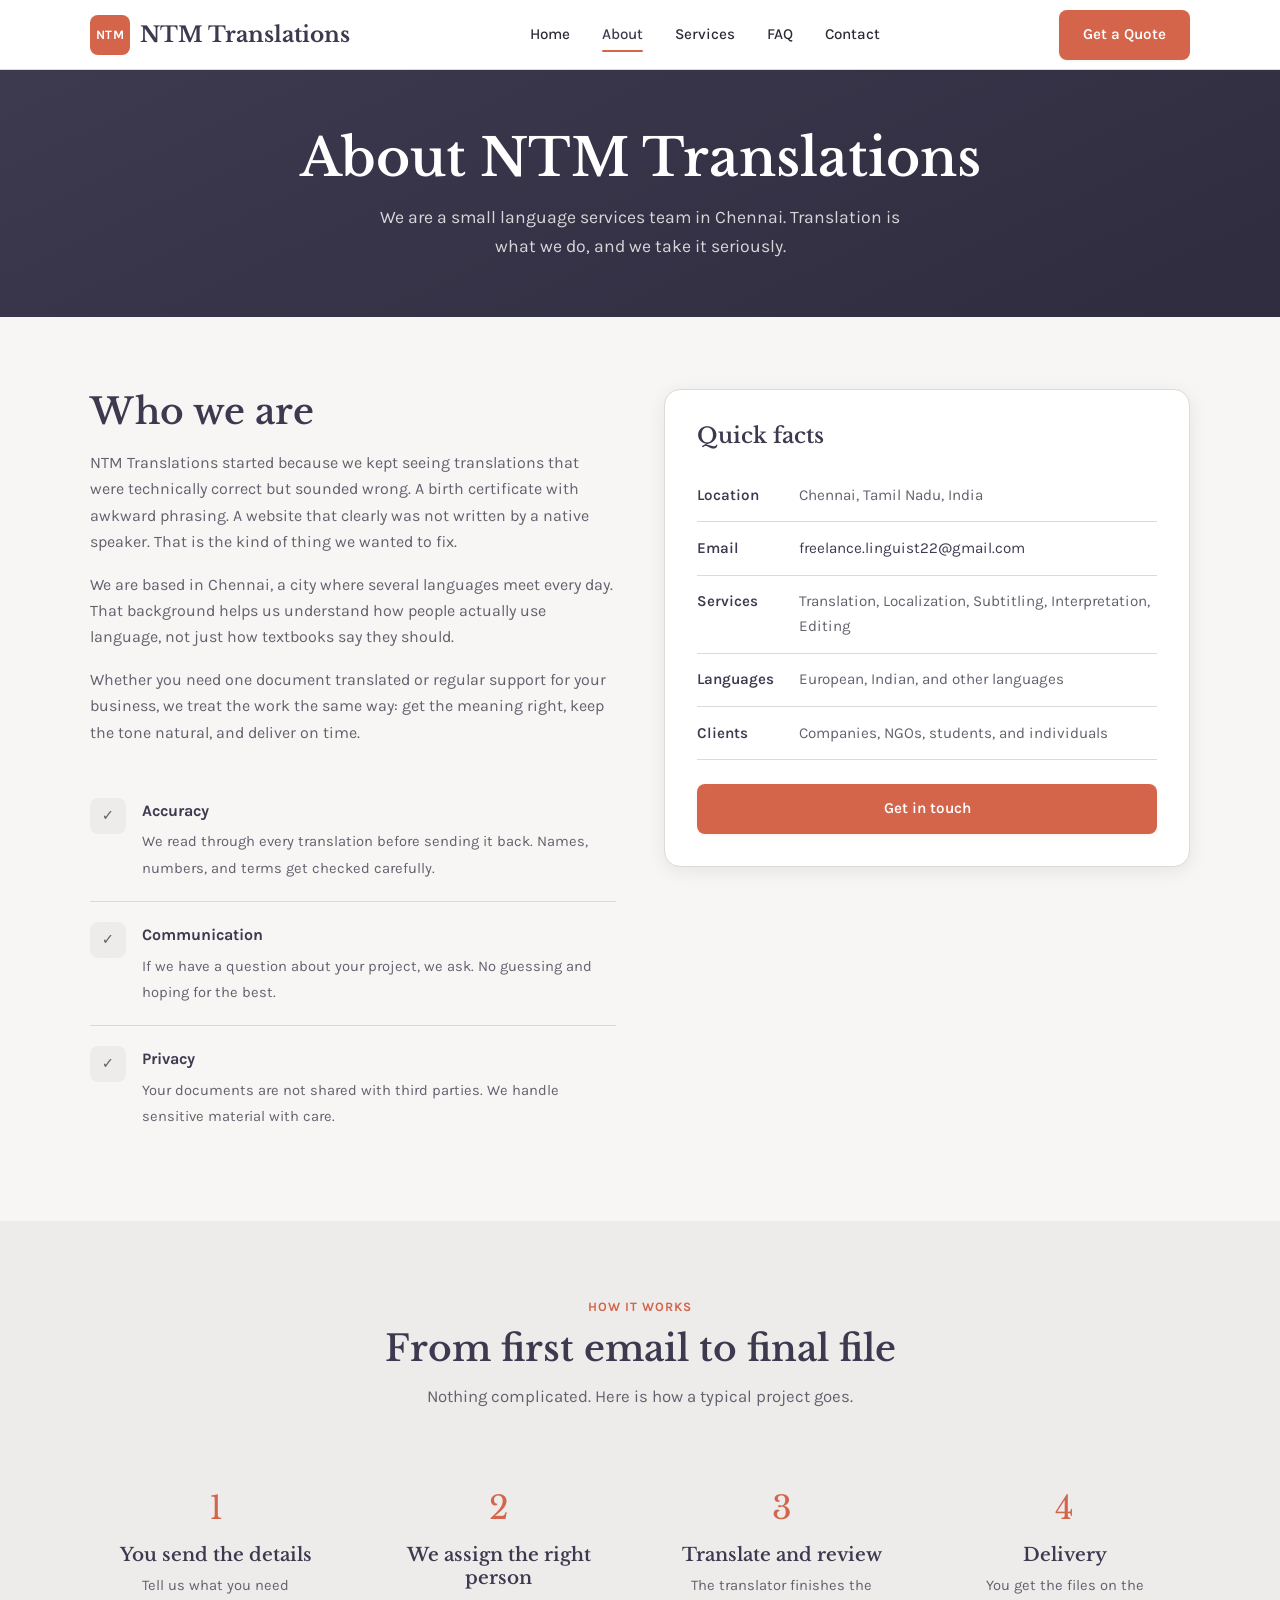
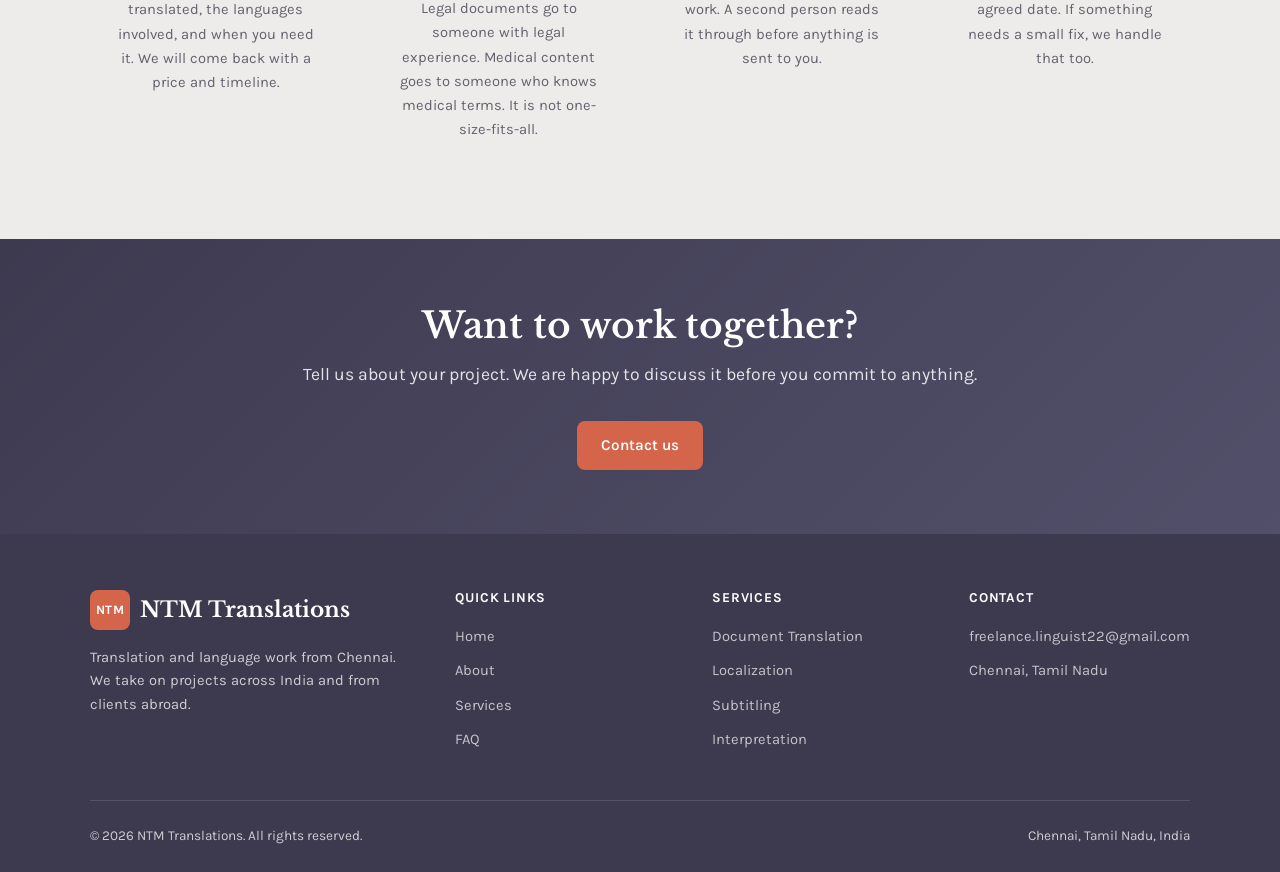
==== about.html @ 9d88496f "Initial NTM Translations website. Static site with home, about, services, contact, and FAQ pages for" ====
<!DOCTYPE html>
<html lang="en">
<head>
  <meta charset="UTF-8">
  <meta name="viewport" content="width=device-width, initial-scale=1.0">
  <meta name="description" content="About NTM Translations, a Chennai-based team offering translation, localization, and interpretation services.">
  <title>About Us | NTM Translations</title>
  <link rel="preconnect" href="https://fonts.googleapis.com">
  <link rel="preconnect" href="https://fonts.gstatic.com" crossorigin>
  <link href="https://fonts.googleapis.com/css2?family=Karla:wght@400;500;600;700&family=Libre+Baskerville:wght@600;700&display=swap" rel="stylesheet">
  <link rel="stylesheet" href="css/styles.css">
</head>
<body>

  <header class="site-header">
    <div class="container header-inner">
      <a href="index.html" class="logo">
        <span class="logo-mark">NTM</span>
        NTM Translations
      </a>
      <nav class="nav-desktop" aria-label="Main navigation">
        <a href="index.html">Home</a>
        <a href="about.html" class="active">About</a>
        <a href="services.html">Services</a>
        <a href="faq.html">FAQ</a>
        <a href="contact.html">Contact</a>
      </nav>
      <a href="contact.html" class="btn btn-primary nav-desktop">Get a Quote</a>
      <button class="nav-toggle" aria-label="Open menu" aria-expanded="false">☰</button>
    </div>
    <nav class="nav-mobile" aria-label="Mobile navigation">
      <a href="index.html">Home</a>
      <a href="about.html" class="active">About</a>
      <a href="services.html">Services</a>
      <a href="faq.html">FAQ</a>
      <a href="contact.html">Contact</a>
      <a href="contact.html" class="btn btn-primary" style="margin-top: 1rem;">Get a Quote</a>
    </nav>
  </header>

  <main>
    <section class="page-hero">
      <div class="container">
        <h1>About NTM Translations</h1>
        <p>We are a small language services team in Chennai. Translation is what we do, and we take it seriously.</p>
      </div>
    </section>

    <section>
      <div class="container about-grid">
        <div class="about-content">
          <h2>Who we are</h2>
          <p>
            NTM Translations started because we kept seeing translations that were technically correct but sounded wrong. A birth certificate with awkward phrasing. A website that clearly was not written by a native speaker. That is the kind of thing we wanted to fix.
          </p>
          <p>
            We are based in Chennai, a city where several languages meet every day. That background helps us understand how people actually use language, not just how textbooks say they should.
          </p>
          <p>
            Whether you need one document translated or regular support for your business, we treat the work the same way: get the meaning right, keep the tone natural, and deliver on time.
          </p>

          <ul class="values-list">
            <li>
              <span class="value-icon">✓</span>
              <div>
                <strong>Accuracy</strong>
                <span>We read through every translation before sending it back. Names, numbers, and terms get checked carefully.</span>
              </div>
            </li>
            <li>
              <span class="value-icon">✓</span>
              <div>
                <strong>Communication</strong>
                <span>If we have a question about your project, we ask. No guessing and hoping for the best.</span>
              </div>
            </li>
            <li>
              <span class="value-icon">✓</span>
              <div>
                <strong>Privacy</strong>
                <span>Your documents are not shared with third parties. We handle sensitive material with care.</span>
              </div>
            </li>
          </ul>
        </div>

        <aside class="about-sidebar">
          <h3>Quick facts</h3>
          <div class="detail-row">
            <span class="label">Location</span>
            <span class="value">Chennai, Tamil Nadu, India</span>
          </div>
          <div class="detail-row">
            <span class="label">Email</span>
            <span class="value"><a href="mailto:freelance.linguist22@gmail.com">freelance.linguist22@gmail.com</a></span>
          </div>
          <div class="detail-row">
            <span class="label">Services</span>
            <span class="value">Translation, Localization, Subtitling, Interpretation, Editing</span>
          </div>
          <div class="detail-row">
            <span class="label">Languages</span>
            <span class="value">European, Indian, and other languages</span>
          </div>
          <div class="detail-row">
            <span class="label">Clients</span>
            <span class="value">Companies, NGOs, students, and individuals</span>
          </div>
          <a href="contact.html" class="btn btn-primary" style="width: 100%; margin-top: 1.5rem;">Get in touch</a>
        </aside>
      </div>
    </section>

    <section class="bg-alt">
      <div class="container">
        <div class="section-header">
          <span class="section-label">How it works</span>
          <h2>From first email to final file</h2>
          <p>Nothing complicated. Here is how a typical project goes.</p>
        </div>
        <div class="features-grid">
          <div class="feature-item">
            <div class="feature-number">1</div>
            <h3>You send the details</h3>
            <p>Tell us what you need translated, the languages involved, and when you need it. We will come back with a price and timeline.</p>
          </div>
          <div class="feature-item">
            <div class="feature-number">2</div>
            <h3>We assign the right person</h3>
            <p>Legal documents go to someone with legal experience. Medical content goes to someone who knows medical terms. It is not one-size-fits-all.</p>
          </div>
          <div class="feature-item">
            <div class="feature-number">3</div>
            <h3>Translate and review</h3>
            <p>The translator finishes the work. A second person reads it through before anything is sent to you.</p>
          </div>
          <div class="feature-item">
            <div class="feature-number">4</div>
            <h3>Delivery</h3>
            <p>You get the files on the agreed date. If something needs a small fix, we handle that too.</p>
          </div>
        </div>
      </div>
    </section>

    <section class="cta-band">
      <div class="container">
        <h2>Want to work together?</h2>
        <p>Tell us about your project. We are happy to discuss it before you commit to anything.</p>
        <a href="contact.html" class="btn btn-primary">Contact us</a>
      </div>
    </section>
  </main>

  <footer class="site-footer">
    <div class="container">
      <div class="footer-grid">
        <div class="footer-brand">
          <a href="index.html" class="logo">
            <span class="logo-mark">NTM</span>
            NTM Translations
          </a>
          <p>Translation and language work from Chennai. We take on projects across India and from clients abroad.</p>
        </div>
        <div class="footer-col">
          <h4>Quick Links</h4>
          <ul>
            <li><a href="index.html">Home</a></li>
            <li><a href="about.html">About</a></li>
            <li><a href="services.html">Services</a></li>
            <li><a href="faq.html">FAQ</a></li>
          </ul>
        </div>
        <div class="footer-col">
          <h4>Services</h4>
          <ul>
            <li><a href="services.html#document">Document Translation</a></li>
            <li><a href="services.html#localization">Localization</a></li>
            <li><a href="services.html#subtitling">Subtitling</a></li>
            <li><a href="services.html#interpretation">Interpretation</a></li>
          </ul>
        </div>
        <div class="footer-col">
          <h4>Contact</h4>
          <ul>
            <li><a href="mailto:freelance.linguist22@gmail.com">freelance.linguist22@gmail.com</a></li>
            <li><a href="contact.html">Chennai, Tamil Nadu</a></li>
          </ul>
        </div>
      </div>
      <div class="footer-bottom">
        <span>© 2026 NTM Translations. All rights reserved.</span>
        <span>Chennai, Tamil Nadu, India</span>
      </div>
    </div>
  </footer>

  <script src="js/main.js"></script>
</body>
</html>
---- css/styles.css ----
/* NTM Translations */
:root {
  --color-primary: #3d3a50;
  --color-primary-light: #524f6a;
  --color-accent: #d4654a;
  --color-accent-hover: #bf553c;
  --color-bg: #f7f6f4;
  --color-bg-alt: #edecea;
  --color-surface: #ffffff;
  --color-text: #2c2a33;
  --color-text-muted: #64616e;
  --color-border: #ddd9d4;
  --font-display: "Libre Baskerville", Georgia, serif;
  --font-body: "Karla", system-ui, sans-serif;
  --shadow-sm: 0 1px 3px rgba(61, 58, 80, 0.07);
  --shadow-md: 0 4px 18px rgba(61, 58, 80, 0.09);
  --shadow-lg: 0 10px 36px rgba(61, 58, 80, 0.12);
  --radius: 10px;
  --radius-lg: 16px;
  --max-width: 1100px;
  --header-height: 70px;
}

*, *::before, *::after {
  box-sizing: border-box;
  margin: 0;
  padding: 0;
}

html {
  scroll-behavior: smooth;
}

body {
  font-family: var(--font-body);
  font-size: 1rem;
  line-height: 1.65;
  color: var(--color-text);
  background: var(--color-bg);
  -webkit-font-smoothing: antialiased;
}

img {
  max-width: 100%;
  height: auto;
  display: block;
}

a {
  color: var(--color-primary);
  text-decoration: none;
  transition: color 0.2s;
}

a:hover {
  color: var(--color-accent);
}

h1, h2, h3, h4 {
  font-family: var(--font-display);
  font-weight: 600;
  line-height: 1.25;
  color: var(--color-primary);
}

h1 { font-size: clamp(2.25rem, 5vw, 3.25rem); }
h2 { font-size: clamp(1.75rem, 3.5vw, 2.25rem); }
h3 { font-size: 1.35rem; }

p + p { margin-top: 1rem; }

.container {
  width: min(100% - 2rem, var(--max-width));
  margin-inline: auto;
}

/* Header */
.site-header {
  position: sticky;
  top: 0;
  z-index: 100;
  background: rgba(255, 255, 255, 0.92);
  backdrop-filter: blur(12px);
  border-bottom: 1px solid var(--color-border);
  height: var(--header-height);
}

.header-inner {
  display: flex;
  align-items: center;
  justify-content: space-between;
  height: var(--header-height);
}

.logo {
  display: flex;
  align-items: center;
  gap: 0.65rem;
  font-family: var(--font-display);
  font-size: 1.35rem;
  font-weight: 700;
  color: var(--color-primary);
}

.logo-mark {
  width: 40px;
  height: 40px;
  background: var(--color-accent);
  border-radius: 8px;
  display: flex;
  align-items: center;
  justify-content: center;
  color: #fff;
  font-family: var(--font-body);
  font-size: 0.8rem;
  font-weight: 700;
  letter-spacing: 0.02em;
}

.nav-desktop {
  display: flex;
  align-items: center;
  gap: 2rem;
}

.nav-desktop a {
  font-size: 0.95rem;
  font-weight: 500;
  color: var(--color-text);
}

.nav-desktop a.active,
.nav-desktop a:hover {
  color: var(--color-primary);
}

.nav-desktop a.active {
  position: relative;
}

.nav-desktop a.active::after {
  content: "";
  position: absolute;
  bottom: -4px;
  left: 0;
  right: 0;
  height: 2px;
  background: var(--color-accent);
  border-radius: 1px;
}

.btn {
  display: inline-flex;
  align-items: center;
  justify-content: center;
  gap: 0.5rem;
  padding: 0.75rem 1.5rem;
  font-family: var(--font-body);
  font-size: 0.95rem;
  font-weight: 600;
  border-radius: 8px;
  border: none;
  cursor: pointer;
  transition: transform 0.15s, box-shadow 0.2s, background 0.2s;
}

.btn:hover {
  transform: translateY(-1px);
}

.btn-primary {
  background: var(--color-accent);
  color: #fff;
  box-shadow: var(--shadow-sm);
}

.btn-primary:hover {
  background: var(--color-accent-hover);
  color: #fff;
  box-shadow: var(--shadow-md);
}

.btn-outline {
  background: transparent;
  color: var(--color-primary);
  border: 2px solid var(--color-primary);
}

.btn-outline:hover {
  background: var(--color-primary);
  color: white;
}

.nav-toggle {
  display: none;
  background: none;
  border: none;
  cursor: pointer;
  padding: 0.5rem;
  color: var(--color-primary);
}

.nav-mobile {
  display: none;
  position: fixed;
  inset: var(--header-height) 0 0 0;
  background: var(--color-surface);
  padding: 1.5rem;
  flex-direction: column;
  gap: 0.25rem;
  border-top: 1px solid var(--color-border);
  z-index: 99;
}

.nav-mobile.open {
  display: flex;
}

.nav-mobile a {
  padding: 0.85rem 1rem;
  font-weight: 500;
  color: var(--color-text);
  border-radius: 8px;
}

.nav-mobile a:hover,
.nav-mobile a.active {
  background: var(--color-bg-alt);
  color: var(--color-primary);
}

/* Hero */
.hero {
  padding: 5rem 0 4.5rem;
  background: linear-gradient(155deg, var(--color-primary) 0%, #2f2c3f 60%, #252330 100%);
  color: white;
  position: relative;
  overflow: hidden;
}

.hero::before {
  content: "";
  position: absolute;
  inset: 0;
  background:
    radial-gradient(circle at 80% 15%, rgba(212, 101, 74, 0.18) 0%, transparent 42%),
    radial-gradient(circle at 15% 85%, rgba(255, 255, 255, 0.05) 0%, transparent 38%);
  pointer-events: none;
}

.hero-grid {
  display: grid;
  grid-template-columns: 1fr 1fr;
  gap: 3rem;
  align-items: center;
  position: relative;
}

.hero-content h1 {
  color: white;
  margin-bottom: 1.25rem;
}

.hero-content h1 span {
  color: var(--color-accent);
}

.hero-lead {
  font-size: 1.15rem;
  color: rgba(255, 255, 255, 0.85);
  margin-bottom: 2rem;
  max-width: 32rem;
}

.hero-actions {
  display: flex;
  flex-wrap: wrap;
  gap: 1rem;
}

.hero-actions .btn-outline {
  border-color: rgba(255, 255, 255, 0.5);
  color: white;
}

.hero-actions .btn-outline:hover {
  background: white;
  color: var(--color-primary);
  border-color: white;
}

.hero-visual {
  display: flex;
  justify-content: center;
}

.hero-card {
  background: rgba(255, 255, 255, 0.08);
  border: 1px solid rgba(255, 255, 255, 0.12);
  border-radius: var(--radius-lg);
  padding: 2rem;
  backdrop-filter: blur(8px);
  width: 100%;
  max-width: 380px;
}

.hero-card-stat {
  display: flex;
  align-items: baseline;
  gap: 0.5rem;
  margin-bottom: 1.5rem;
}

.hero-card-stat strong {
  font-family: var(--font-display);
  font-size: 2.5rem;
  color: var(--color-accent);
}

.hero-card-stat span {
  color: rgba(255, 255, 255, 0.7);
  font-size: 0.9rem;
}

.hero-lang-tags {
  display: flex;
  flex-wrap: wrap;
  gap: 0.5rem;
}

.lang-tag {
  background: rgba(255, 255, 255, 0.1);
  border: 1px solid rgba(255, 255, 255, 0.15);
  color: rgba(255, 255, 255, 0.9);
  padding: 0.35rem 0.75rem;
  border-radius: 999px;
  font-size: 0.8rem;
  font-weight: 500;
}

.hero-badge {
  display: inline-flex;
  align-items: center;
  gap: 0.5rem;
  background: rgba(212, 101, 74, 0.18);
  border: 1px solid rgba(212, 101, 74, 0.35);
  color: #f5b8a8;
  padding: 0.4rem 0.9rem;
  border-radius: 999px;
  font-size: 0.85rem;
  font-weight: 600;
  margin-bottom: 1.25rem;
}

/* Sections */
section {
  padding: 4.5rem 0;
}

.section-header {
  text-align: center;
  max-width: 640px;
  margin: 0 auto 3rem;
}

.section-header p {
  color: var(--color-text-muted);
  margin-top: 0.75rem;
  font-size: 1.05rem;
}

.section-label {
  display: inline-block;
  font-size: 0.8rem;
  font-weight: 700;
  letter-spacing: 0.08em;
  text-transform: uppercase;
  color: var(--color-accent);
  margin-bottom: 0.5rem;
}

.bg-alt {
  background: var(--color-bg-alt);
}

/* Cards grid */
.cards-grid {
  display: grid;
  grid-template-columns: repeat(auto-fit, minmax(280px, 1fr));
  gap: 1.5rem;
}

.card {
  background: var(--color-surface);
  border-radius: var(--radius);
  padding: 2rem;
  border: 1px solid var(--color-border);
  box-shadow: var(--shadow-sm);
  transition: box-shadow 0.25s, transform 0.25s;
}

.card:hover {
  box-shadow: var(--shadow-md);
  transform: translateY(-3px);
}

.card-icon {
  width: 48px;
  height: 48px;
  background: var(--color-bg-alt);
  border: 1px solid var(--color-border);
  border-radius: 10px;
  display: flex;
  align-items: center;
  justify-content: center;
  font-size: 1.35rem;
  margin-bottom: 1.25rem;
}

.card h3 {
  margin-bottom: 0.65rem;
}

.card p {
  color: var(--color-text-muted);
  font-size: 0.95rem;
}

.card-link {
  display: inline-flex;
  align-items: center;
  gap: 0.35rem;
  margin-top: 1.25rem;
  font-weight: 600;
  font-size: 0.9rem;
}

/* Why us */
.features-grid {
  display: grid;
  grid-template-columns: repeat(auto-fit, minmax(240px, 1fr));
  gap: 2rem;
}

.feature-item {
  text-align: center;
  padding: 1.5rem;
}

.feature-number {
  font-family: var(--font-display);
  font-size: 2rem;
  color: var(--color-accent);
  margin-bottom: 0.5rem;
}

.feature-item h3 {
  margin-bottom: 0.5rem;
  font-size: 1.15rem;
}

.feature-item p {
  color: var(--color-text-muted);
  font-size: 0.92rem;
}

/* Languages section */
.languages-grid {
  display: flex;
  flex-wrap: wrap;
  justify-content: center;
  gap: 0.75rem;
}

.language-pill {
  background: var(--color-surface);
  border: 1px solid var(--color-border);
  padding: 0.6rem 1.25rem;
  border-radius: 999px;
  font-weight: 500;
  font-size: 0.9rem;
  color: var(--color-primary);
  box-shadow: var(--shadow-sm);
}

/* CTA band */
.cta-band {
  background: linear-gradient(135deg, var(--color-primary), var(--color-primary-light));
  color: white;
  padding: 4rem 0;
  text-align: center;
}

.cta-band h2 {
  color: white;
  margin-bottom: 0.75rem;
}

.cta-band p {
  color: rgba(255, 255, 255, 0.85);
  margin-bottom: 2rem;
  font-size: 1.1rem;
}

/* Page hero (inner pages) */
.page-hero {
  background: linear-gradient(155deg, var(--color-primary) 0%, #2f2c3f 100%);
  color: white;
  padding: 3.5rem 0;
  text-align: center;
}

.page-hero h1 {
  color: white;
  margin-bottom: 0.75rem;
}

.page-hero p {
  color: rgba(255, 255, 255, 0.8);
  font-size: 1.1rem;
  max-width: 560px;
  margin: 0 auto;
}

/* About */
.about-grid {
  display: grid;
  grid-template-columns: 1fr 1fr;
  gap: 3rem;
  align-items: start;
}

.about-content h2 {
  margin-bottom: 1rem;
}

.about-content p {
  color: var(--color-text-muted);
}

.values-list {
  list-style: none;
  margin-top: 2rem;
}

.values-list li {
  display: flex;
  gap: 1rem;
  padding: 1.25rem 0;
  border-bottom: 1px solid var(--color-border);
}

.values-list li:last-child {
  border-bottom: none;
}

.value-icon {
  flex-shrink: 0;
  width: 36px;
  height: 36px;
  background: var(--color-bg-alt);
  border-radius: 8px;
  display: flex;
  align-items: center;
  justify-content: center;
  font-size: 1.1rem;
}

.values-list strong {
  display: block;
  color: var(--color-primary);
  margin-bottom: 0.25rem;
}

.values-list span {
  color: var(--color-text-muted);
  font-size: 0.92rem;
}

.about-sidebar {
  background: var(--color-surface);
  border-radius: var(--radius-lg);
  padding: 2rem;
  border: 1px solid var(--color-border);
  box-shadow: var(--shadow-md);
}

.about-sidebar h3 {
  margin-bottom: 1.25rem;
}

.detail-row {
  display: flex;
  gap: 0.75rem;
  padding: 0.85rem 0;
  border-bottom: 1px solid var(--color-border);
  font-size: 0.95rem;
}

.detail-row:last-child {
  border-bottom: none;
}

.detail-row .label {
  font-weight: 600;
  color: var(--color-primary);
  min-width: 90px;
}

.detail-row .value {
  color: var(--color-text-muted);
}

/* Services detail */
.service-block {
  display: grid;
  grid-template-columns: auto 1fr;
  gap: 2rem;
  padding: 2.5rem 0;
  border-bottom: 1px solid var(--color-border);
}

.service-block:last-child {
  border-bottom: none;
}

.service-block .card-icon {
  width: 56px;
  height: 56px;
  font-size: 1.6rem;
}

.service-block h2 {
  font-size: 1.5rem;
  margin-bottom: 0.75rem;
}

.service-block p {
  color: var(--color-text-muted);
}

.service-list {
  margin-top: 1rem;
  list-style: none;
  display: grid;
  grid-template-columns: repeat(auto-fit, minmax(200px, 1fr));
  gap: 0.5rem;
}

.service-list li {
  display: flex;
  align-items: center;
  gap: 0.5rem;
  font-size: 0.92rem;
  color: var(--color-text);
}

.service-list li::before {
  content: "✓";
  color: var(--color-accent);
  font-weight: 700;
}

/* Contact */
.contact-grid {
  display: grid;
  grid-template-columns: 1fr 1.2fr;
  gap: 3rem;
  align-items: start;
}

.contact-info h2 {
  margin-bottom: 1rem;
}

.contact-info > p {
  color: var(--color-text-muted);
  margin-bottom: 2rem;
}

.contact-details {
  list-style: none;
}

.contact-details li {
  display: flex;
  gap: 1rem;
  padding: 1rem 0;
  border-bottom: 1px solid var(--color-border);
}

.contact-details .icon {
  width: 44px;
  height: 44px;
  background: var(--color-bg-alt);
  border-radius: 10px;
  display: flex;
  align-items: center;
  justify-content: center;
  font-size: 0.75rem;
  font-weight: 700;
  color: var(--color-primary);
  flex-shrink: 0;
  letter-spacing: 0.02em;
}

.contact-details strong {
  display: block;
  color: var(--color-primary);
  margin-bottom: 0.15rem;
}

.contact-details span,
.contact-details a {
  color: var(--color-text-muted);
  font-size: 0.95rem;
}

.contact-form-wrap {
  background: var(--color-surface);
  border-radius: var(--radius-lg);
  padding: 2.5rem;
  border: 1px solid var(--color-border);
  box-shadow: var(--shadow-md);
}

.contact-form-wrap h3 {
  margin-bottom: 1.5rem;
}

.form-group {
  margin-bottom: 1.25rem;
}

.form-group label {
  display: block;
  font-weight: 600;
  font-size: 0.9rem;
  margin-bottom: 0.4rem;
  color: var(--color-primary);
}

.form-group input,
.form-group select,
.form-group textarea {
  width: 100%;
  padding: 0.75rem 1rem;
  border: 1px solid var(--color-border);
  border-radius: 8px;
  font-family: var(--font-body);
  font-size: 0.95rem;
  background: var(--color-bg);
  transition: border-color 0.2s, box-shadow 0.2s;
}

.form-group input:focus,
.form-group select:focus,
.form-group textarea:focus {
  outline: none;
  border-color: var(--color-primary);
  box-shadow: 0 0 0 3px rgba(13, 59, 76, 0.1);
}

.form-group textarea {
  min-height: 140px;
  resize: vertical;
}

.form-row {
  display: grid;
  grid-template-columns: 1fr 1fr;
  gap: 1rem;
}

.form-note {
  font-size: 0.85rem;
  color: var(--color-text-muted);
  margin-top: 1rem;
}

/* FAQ */
.faq-list {
  max-width: 760px;
  margin: 0 auto;
}

.faq-item {
  background: var(--color-surface);
  border: 1px solid var(--color-border);
  border-radius: var(--radius);
  margin-bottom: 0.75rem;
  overflow: hidden;
}

.faq-question {
  width: 100%;
  display: flex;
  align-items: center;
  justify-content: space-between;
  gap: 1rem;
  padding: 1.25rem 1.5rem;
  background: none;
  border: none;
  cursor: pointer;
  font-family: var(--font-body);
  font-size: 1rem;
  font-weight: 600;
  color: var(--color-primary);
  text-align: left;
}

.faq-question:hover {
  background: var(--color-bg-alt);
}

.faq-icon {
  flex-shrink: 0;
  width: 28px;
  height: 28px;
  border-radius: 50%;
  background: var(--color-bg-alt);
  display: flex;
  align-items: center;
  justify-content: center;
  font-size: 1.1rem;
  transition: transform 0.25s;
}

.faq-item.open .faq-icon {
  transform: rotate(45deg);
}

.faq-answer {
  max-height: 0;
  overflow: hidden;
  transition: max-height 0.35s ease;
}

.faq-item.open .faq-answer {
  max-height: 300px;
}

.faq-answer-inner {
  padding: 0 1.5rem 1.25rem;
  color: var(--color-text-muted);
  font-size: 0.95rem;
}

/* Footer */
.site-footer {
  background: var(--color-primary);
  color: rgba(255, 255, 255, 0.75);
  padding: 3.5rem 0 1.5rem;
}

.footer-grid {
  display: grid;
  grid-template-columns: 1.5fr 1fr 1fr 1fr;
  gap: 2.5rem;
  margin-bottom: 2.5rem;
}

.footer-brand .logo {
  color: white;
  margin-bottom: 1rem;
}

.footer-brand p {
  font-size: 0.92rem;
  line-height: 1.6;
}

.footer-col h4 {
  color: white;
  font-family: var(--font-body);
  font-size: 0.85rem;
  font-weight: 700;
  letter-spacing: 0.06em;
  text-transform: uppercase;
  margin-bottom: 1rem;
}

.footer-col ul {
  list-style: none;
}

.footer-col li {
  margin-bottom: 0.5rem;
}

.footer-col a {
  color: rgba(255, 255, 255, 0.7);
  font-size: 0.92rem;
}

.footer-col a:hover {
  color: var(--color-accent);
}

.footer-bottom {
  border-top: 1px solid rgba(255, 255, 255, 0.12);
  padding-top: 1.5rem;
  display: flex;
  flex-wrap: wrap;
  justify-content: space-between;
  gap: 1rem;
  font-size: 0.85rem;
}

/* Responsive */
@media (max-width: 900px) {
  .hero-grid,
  .about-grid,
  .contact-grid,
  .footer-grid {
    grid-template-columns: 1fr;
  }

  .hero-visual {
    order: -1;
  }

  .hero-card {
    max-width: 100%;
  }

  .footer-grid {
    grid-template-columns: 1fr 1fr;
  }
}

@media (max-width: 640px) {
  .nav-desktop {
    display: none;
  }

  .nav-toggle {
    display: block;
  }

  .hero {
    padding: 3.5rem 0 3rem;
  }

  .hero-actions {
    flex-direction: column;
  }

  .hero-actions .btn {
    width: 100%;
  }

  .form-row {
    grid-template-columns: 1fr;
  }

  .service-block {
    grid-template-columns: 1fr;
    gap: 1rem;
  }

  .footer-grid {
    grid-template-columns: 1fr;
  }
}
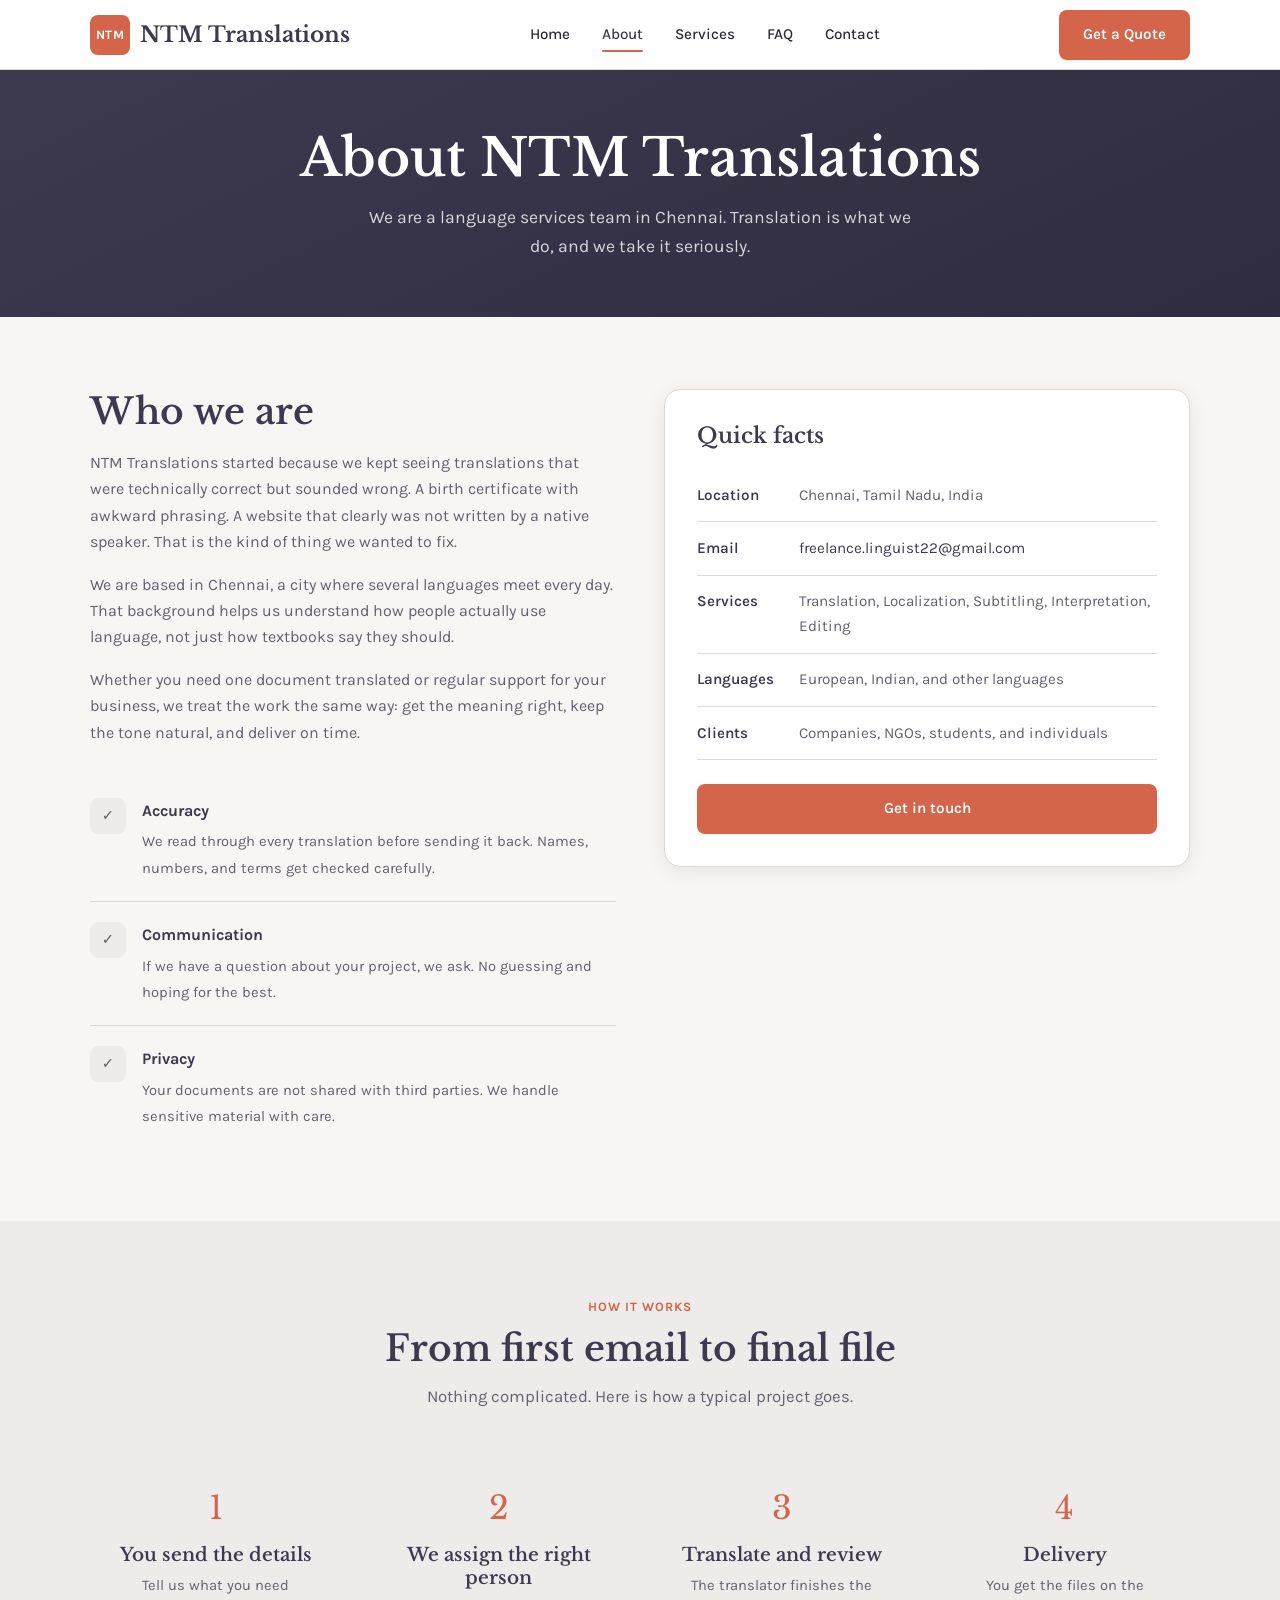
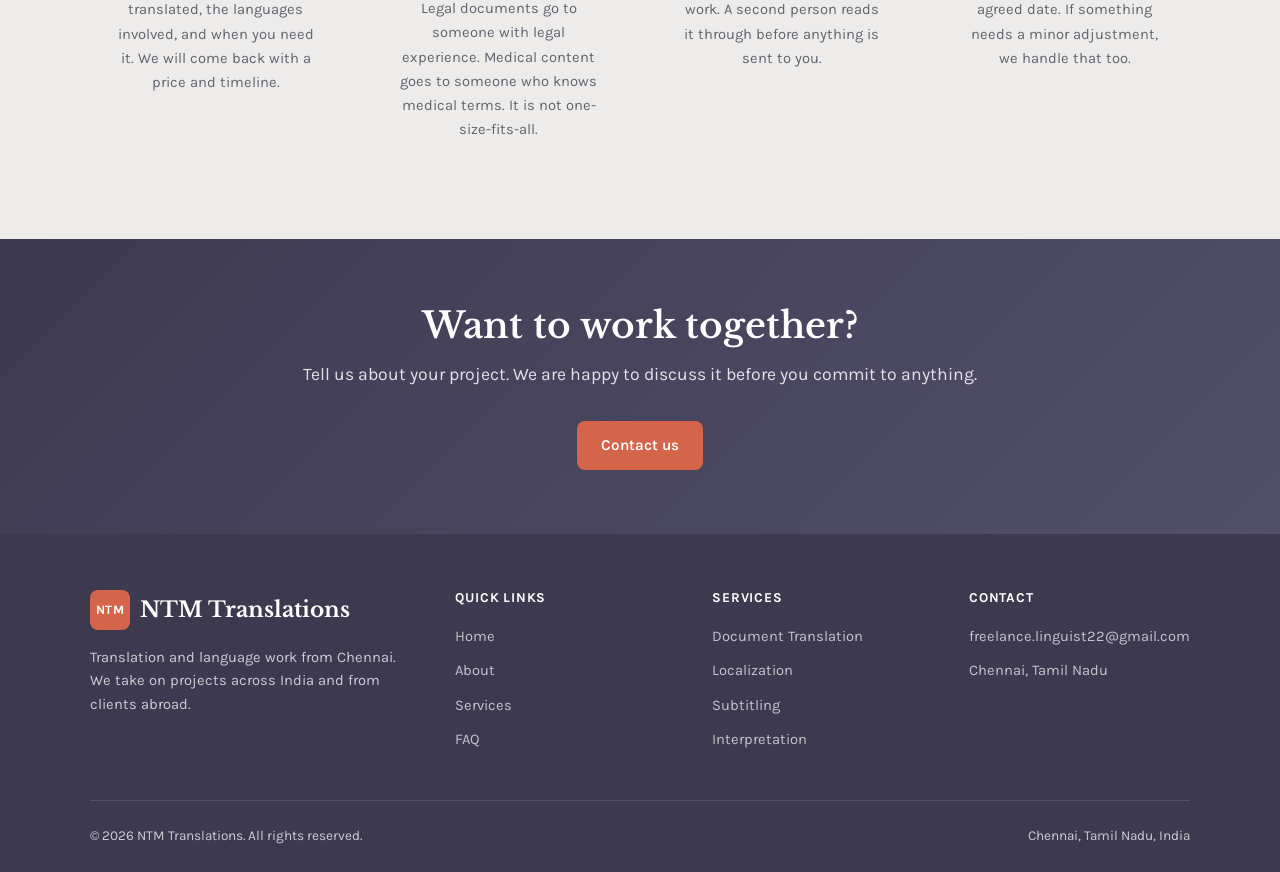
==== commit cc6947c2: "Remove the word small from website copy. Co-authored-by: Cursor <cursoragent@cursor.com>" ====
--- a/about.html
+++ b/about.html
@@ -42,7 +42,7 @@
     <section class="page-hero">
       <div class="container">
         <h1>About NTM Translations</h1>
-        <p>We are a small language services team in Chennai. Translation is what we do, and we take it seriously.</p>
+        <p>We are a language services team in Chennai. Translation is what we do, and we take it seriously.</p>
       </div>
     </section>
 
@@ -138,7 +138,7 @@
           <div class="feature-item">
             <div class="feature-number">4</div>
             <h3>Delivery</h3>
-            <p>You get the files on the agreed date. If something needs a small fix, we handle that too.</p>
+            <p>You get the files on the agreed date. If something needs a minor adjustment, we handle that too.</p>
           </div>
         </div>
       </div>
